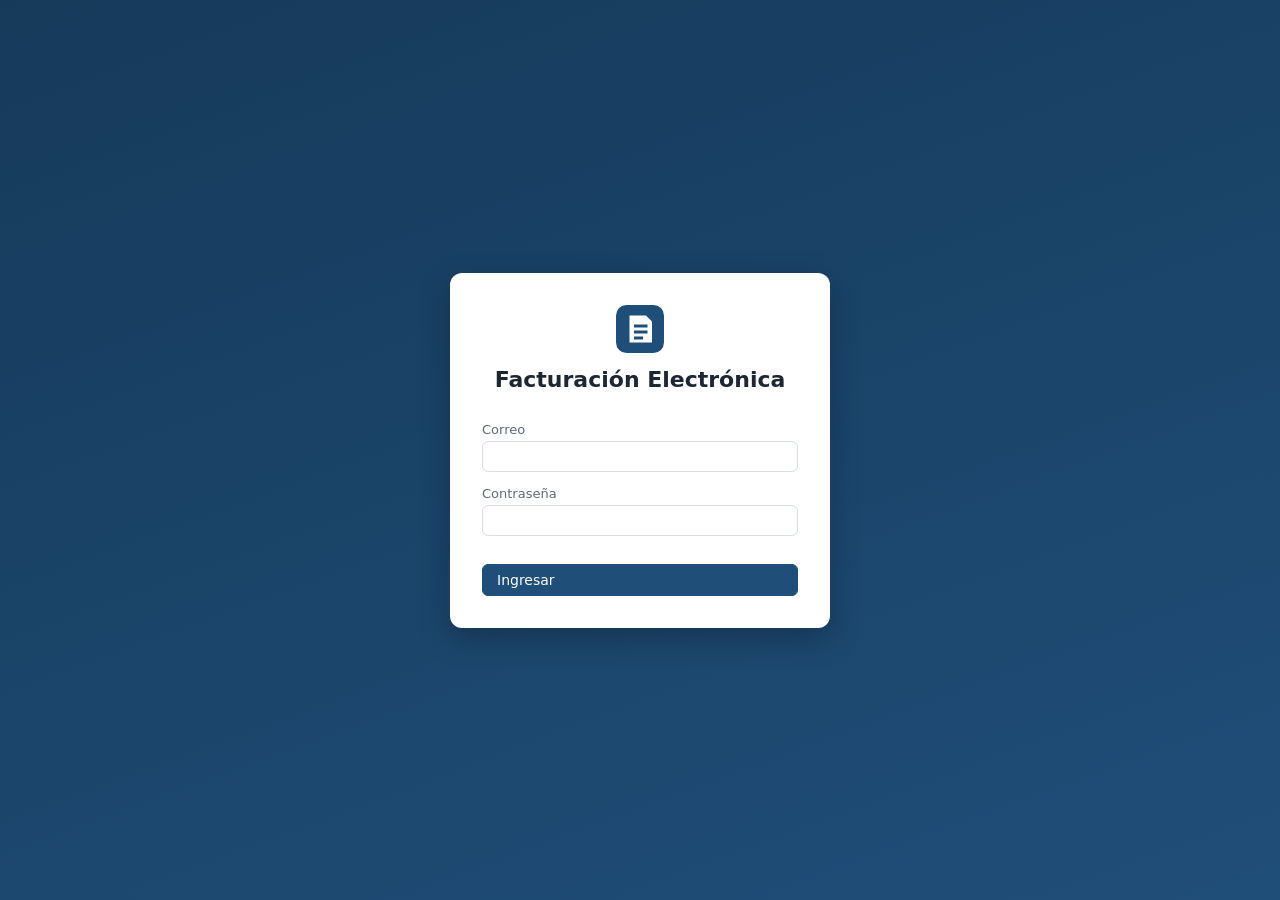
==== api/panel/index.html @ d545827e "se genero cambios en todos los aspectos nadamas falta las certificaciones para hacer las ultimas pru" ====
<!doctype html>
<html lang="es">
<head>
  <meta charset="utf-8">
  <meta name="viewport" content="width=device-width, initial-scale=1">
  <title>Facturación Electrónica</title>
  <link rel="icon" href="img/icono.svg" type="image/svg+xml">
  <link rel="stylesheet" href="css/app.css">
  <script type="module" src="js/app.js"></script>
</head>
<body>
  <div id="app"><p class="cargando">Cargando…</p></div>
  <div id="toasts" aria-live="polite"></div>
</body>
</html>
---- api/panel/css/app.css ----
:root {
  --azul: #1f4e79;
  --azul-oscuro: #163a5a;
  --azul-claro: #e8f0f8;
  --fondo: #f4f6f9;
  --borde: #d9dee5;
  --texto: #1d2733;
  --suave: #5f6b7a;
  --verde: #1e7d45;
  --verde-claro: #e3f4ea;
  --rojo: #b42318;
  --rojo-claro: #fdecea;
  --ambar: #9a6700;
  --ambar-claro: #fff4d6;
  --gris-claro: #eef0f3;
  --radio: 8px;
  --sombra: 0 1px 3px rgba(16, 24, 40, .08);
  font-family: system-ui, -apple-system, "Segoe UI", Roboto, "Helvetica Neue", Arial, sans-serif;
  font-size: 14px;
  color: var(--texto);
}

* { box-sizing: border-box; }
body { margin: 0; background: var(--fondo); }
h1 { font-size: 22px; margin: 0 0 16px; }
h2 { font-size: 17px; margin: 0 0 12px; }
h3 { font-size: 15px; margin: 16px 0 8px; }
a { color: var(--azul); }
.cargando { padding: 40px; text-align: center; color: var(--suave); }
.suave { color: var(--suave); }
.mono { font-family: ui-monospace, "Cascadia Mono", Consolas, monospace; font-size: 12px; word-break: break-all; }
.derecha { text-align: right; }
.oculto { display: none !important; }

/* ---------- Layout ---------- */
.layout { display: grid; grid-template-columns: 230px 1fr; min-height: 100vh; }
.lateral { background: var(--azul-oscuro); color: #fff; display: flex; flex-direction: column; }
.marca { display: flex; align-items: center; gap: 10px; padding: 18px 16px; font-weight: 700; font-size: 15px; }
.marca img { width: 28px; height: 28px; }
.lateral nav { display: flex; flex-direction: column; padding: 8px; gap: 2px; }
.lateral nav a { color: #d6e2ee; text-decoration: none; padding: 9px 12px; border-radius: 6px; }
.lateral nav a:hover { background: rgba(255, 255, 255, .08); color: #fff; }
.lateral nav a.activo { background: rgba(255, 255, 255, .16); color: #fff; font-weight: 600; }
.lateral .seccion { font-size: 11px; text-transform: uppercase; letter-spacing: .06em; color: #8fa9c2; padding: 14px 12px 4px; }
.principal { display: flex; flex-direction: column; min-width: 0; }
.barra { display: flex; align-items: center; gap: 12px; padding: 10px 24px; background: #fff; border-bottom: 1px solid var(--borde); flex-wrap: wrap; }
.barra .empresa { display: flex; align-items: center; gap: 8px; }
.barra .empresa select { min-width: 280px; }
.barra .espacio { flex: 1; }
.contenido { padding: 24px; max-width: 1280px; width: 100%; }

@media (max-width: 860px) {
  .layout { grid-template-columns: 1fr; }
  .lateral nav { flex-direction: row; flex-wrap: wrap; }
  .lateral .seccion { display: none; }
  .barra .empresa select { min-width: 0; width: 100%; }
  .contenido { padding: 16px; }
}

/* ---------- Componentes ---------- */
.tarjeta { background: #fff; border: 1px solid var(--borde); border-radius: var(--radio); padding: 18px; box-shadow: var(--sombra); margin-bottom: 18px; }
.kpis { display: grid; grid-template-columns: repeat(auto-fit, minmax(190px, 1fr)); gap: 14px; margin-bottom: 18px; }
.kpi { background: #fff; border: 1px solid var(--borde); border-radius: var(--radio); padding: 14px 16px; box-shadow: var(--sombra); }
.kpi .etiqueta { color: var(--suave); font-size: 12px; }
.kpi .valor { font-size: 22px; font-weight: 700; margin-top: 4px; }
.kpi.alerta .valor { color: var(--rojo); }

.encabezado { display: flex; align-items: center; justify-content: space-between; gap: 12px; flex-wrap: wrap; margin-bottom: 16px; }
.encabezado h1 { margin: 0; }
.acciones { display: flex; gap: 8px; flex-wrap: wrap; align-items: center; }

button, .boton {
  font: inherit; border: 1px solid var(--borde); background: #fff; color: var(--texto);
  padding: 7px 14px; border-radius: 6px; cursor: pointer; text-decoration: none; display: inline-flex; align-items: center; gap: 6px;
}
button:hover { background: var(--gris-claro); }
button.primario { background: var(--azul); border-color: var(--azul); color: #fff; }
button.primario:hover { background: var(--azul-oscuro); }
button.peligro { color: var(--rojo); border-color: #f1b8b3; }
button.peligro:hover { background: var(--rojo-claro); }
button.chico { padding: 4px 10px; font-size: 13px; }
button:disabled { opacity: .55; cursor: not-allowed; }

input, select, textarea {
  font: inherit; border: 1px solid var(--borde); border-radius: 6px; padding: 7px 9px; background: #fff; color: var(--texto); width: 100%;
}
input:focus, select:focus, textarea:focus, button:focus-visible { outline: 2px solid #8cb4dc; outline-offset: 1px; }
input[type=checkbox] { width: auto; }
label { display: flex; flex-direction: column; gap: 4px; font-size: 13px; color: var(--suave); }
label.check { flex-direction: row; align-items: center; gap: 6px; color: var(--texto); }
.campos { display: grid; grid-template-columns: repeat(auto-fit, minmax(180px, 1fr)); gap: 12px; }
.campos.dos { grid-template-columns: repeat(auto-fit, minmax(260px, 1fr)); }
.fila { display: flex; gap: 8px; align-items: flex-end; }
.fila > * { flex: 1; }
.fila > button { flex: 0 0 auto; }

table { width: 100%; border-collapse: collapse; }
th, td { text-align: left; padding: 8px 10px; border-bottom: 1px solid var(--gris-claro); vertical-align: top; }
th { font-size: 12px; color: var(--suave); font-weight: 600; background: #fafbfc; }
tr.clic { cursor: pointer; }
tr.clic:hover td { background: var(--azul-claro); }
.tabla { overflow-x: auto; }
td.num, th.num { text-align: right; white-space: nowrap; }

.lineas td { padding: 4px; }
.lineas input, .lineas select { padding: 5px 6px; }
.lineas .extra { background: #fafbfc; }

.badge { display: inline-block; padding: 2px 8px; border-radius: 999px; font-size: 12px; font-weight: 600; white-space: nowrap; }
.badge.ACEPTADO { background: var(--verde-claro); color: var(--verde); }
.badge.RECHAZADO { background: var(--rojo-claro); color: var(--rojo); }
.badge.ERROR_COMUNICACION, .badge.CONTINGENCIA { background: var(--ambar-claro); color: var(--ambar); }
.badge.PENDIENTE, .badge.ENVIADO, .badge.SIN_RESPONDER { background: var(--gris-claro); color: var(--suave); }
.badge.stag { background: var(--ambar-claro); color: var(--ambar); }
.badge.prod { background: var(--verde-claro); color: var(--verde); }

.aviso { padding: 10px 14px; border-radius: 6px; margin-bottom: 14px; border: 1px solid; }
.aviso.error { background: var(--rojo-claro); border-color: #f1b8b3; color: var(--rojo); white-space: pre-line; }
.aviso.info { background: var(--azul-claro); border-color: #b9d0e6; color: var(--azul-oscuro); }
.aviso.alerta { background: var(--ambar-claro); border-color: #f0d58c; color: var(--ambar); }
.aviso.ok { background: var(--verde-claro); border-color: #a9dcbc; color: var(--verde); }

.pestanas { display: flex; gap: 4px; border-bottom: 1px solid var(--borde); margin-bottom: 16px; }
.pestanas button { border: none; border-bottom: 2px solid transparent; border-radius: 0; background: none; padding: 8px 14px; }
.pestanas button.activo { border-bottom-color: var(--azul); color: var(--azul); font-weight: 600; }

dl.datos { display: grid; grid-template-columns: max-content 1fr; gap: 6px 16px; margin: 0; }
dl.datos dt { color: var(--suave); }
dl.datos dd { margin: 0; }

.totales { margin-left: auto; min-width: 280px; }
.totales td { padding: 4px 10px; }
.totales tr.total td { font-weight: 700; font-size: 16px; border-top: 2px solid var(--texto); }

/* ---------- Login ---------- */
.login { min-height: 100vh; display: grid; place-items: center; padding: 16px; background: linear-gradient(160deg, var(--azul-oscuro), var(--azul)); }
.login form { background: #fff; padding: 32px; border-radius: 12px; width: 100%; max-width: 380px; display: flex; flex-direction: column; gap: 14px; box-shadow: 0 10px 30px rgba(0, 0, 0, .25); }
.login h1 { text-align: center; }
.login .marca-login { display: flex; justify-content: center; }
.login .marca-login img { width: 48px; height: 48px; }

/* ---------- Modal y avisos ---------- */
.fondo-modal { position: fixed; inset: 0; background: rgba(16, 24, 40, .45); display: grid; place-items: center; z-index: 50; padding: 16px; }
.modal { background: #fff; border-radius: 10px; width: 100%; max-width: 620px; max-height: 90vh; overflow: auto; box-shadow: 0 20px 40px rgba(0, 0, 0, .25); }
.modal.ancho { max-width: 900px; }
.modal header { display: flex; justify-content: space-between; align-items: center; padding: 16px 20px; border-bottom: 1px solid var(--borde); }
.modal header h2 { margin: 0; }
.modal .cuerpo { padding: 20px; display: flex; flex-direction: column; gap: 14px; }
.modal footer { padding: 14px 20px; border-top: 1px solid var(--borde); display: flex; justify-content: flex-end; gap: 8px; }

#toasts { position: fixed; bottom: 18px; right: 18px; display: flex; flex-direction: column; gap: 8px; z-index: 60; }
.toast { background: var(--texto); color: #fff; padding: 10px 16px; border-radius: 6px; box-shadow: var(--sombra); max-width: 420px; white-space: pre-line; }
.toast.error { background: var(--rojo); }
.toast.ok { background: var(--verde); }

.subir { border: 2px dashed var(--borde); border-radius: var(--radio); padding: 18px; text-align: center; background: #fafbfc; }
.secreto { background: var(--ambar-claro); border: 1px solid #f0d58c; padding: 10px; border-radius: 6px; }
.enlace-kpi { text-decoration: none; color: inherit; }

/* Ajustes de ancho */
.acciones select { width: auto; }
.campos .doble { grid-column: span 2; }
@media (max-width: 600px) { .campos .doble { grid-column: auto; } }
.lineas input[maxlength="13"] { min-width: 125px; }
.lineas input[maxlength="200"] { min-width: 220px; }
.lineas input[type=number] { min-width: 90px; }
.lineas select { min-width: 70px; }
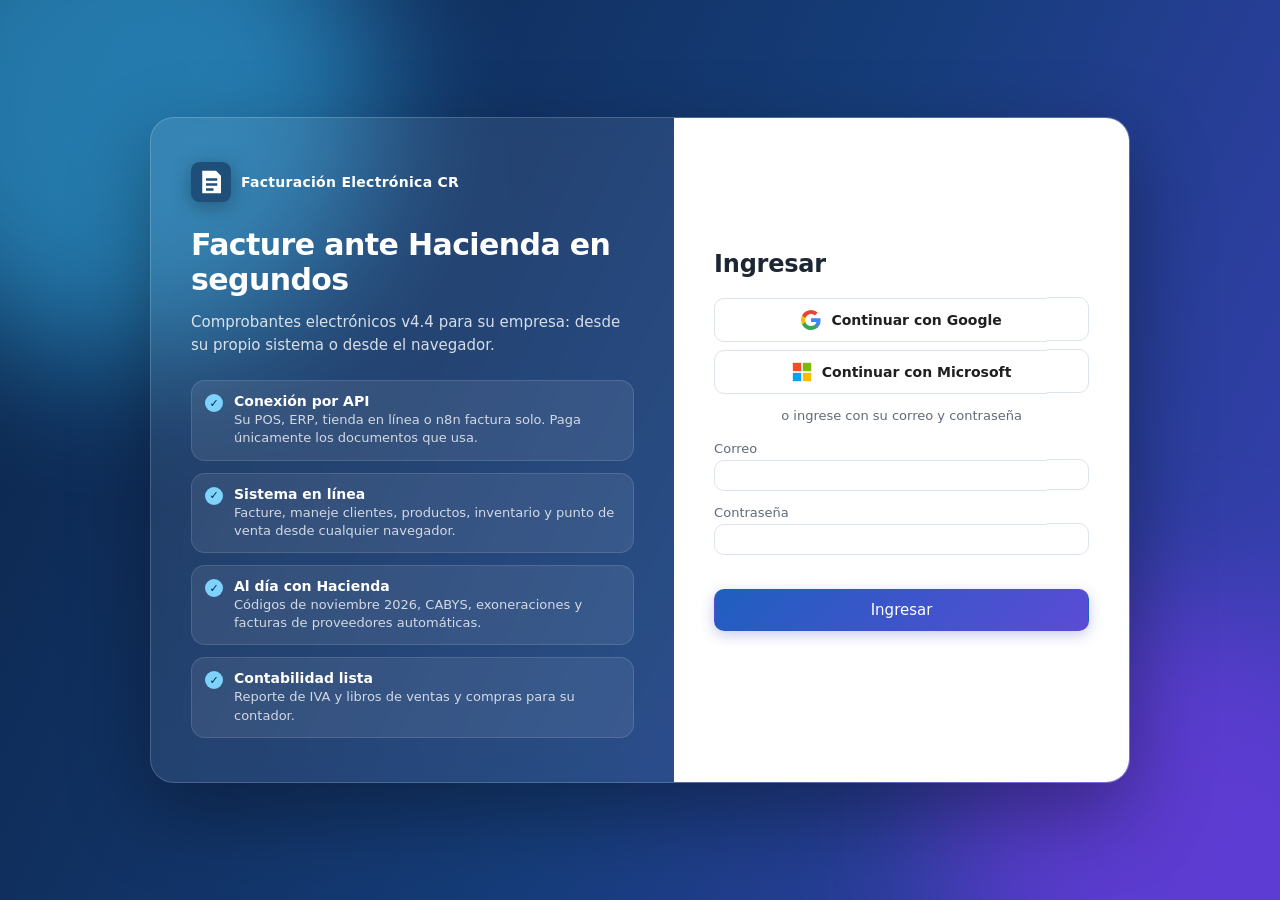
==== commit c9522036: "Se le realizaron muchos cambios hasta documento master y tambien en el login y mejoras de todo el se" ====
--- a/api/panel/index.html
+++ b/api/panel/index.html
@@ -5,6 +5,9 @@
   <meta name="viewport" content="width=device-width, initial-scale=1">
   <title>Facturación Electrónica</title>
   <link rel="icon" href="img/icono.svg" type="image/svg+xml">
+  <link rel="manifest" href="manifest.json">
+  <meta name="theme-color" content="#1f4e79">
+  <meta name="mobile-web-app-capable" content="yes">
   <link rel="stylesheet" href="css/app.css">
   <script type="module" src="js/app.js"></script>
 </head>
--- a/api/panel/css/app.css
+++ b/api/panel/css/app.css
@@ -1,9 +1,11 @@
 :root {
-  --azul: #1f4e79;
-  --azul-oscuro: #163a5a;
-  --azul-claro: #e8f0f8;
-  --fondo: #f4f6f9;
-  --borde: #d9dee5;
+  --azul: #1f5fbf;
+  --azul-oscuro: #0f2f5c;
+  --azul-claro: #eaf1fd;
+  --violeta: #5b4bd6;          /* acento de los degradados */
+  --cielo: #38bdf8;
+  --fondo: #f3f6fb;
+  --borde: #dde3ec;
   --texto: #1d2733;
   --suave: #5f6b7a;
   --verde: #1e7d45;
@@ -13,8 +15,12 @@
   --ambar: #9a6700;
   --ambar-claro: #fff4d6;
   --gris-claro: #eef0f3;
-  --radio: 8px;
-  --sombra: 0 1px 3px rgba(16, 24, 40, .08);
+  --radio: 12px;
+  --sombra: 0 1px 2px rgba(16, 24, 40, .05), 0 4px 14px rgba(16, 24, 40, .06);
+  --sombra-alta: 0 2px 4px rgba(16, 24, 40, .06), 0 14px 34px rgba(16, 24, 40, .12);
+  --degradado: linear-gradient(135deg, var(--azul) 0%, var(--violeta) 100%);
+  --degradado-barra: linear-gradient(115deg, #0b2447 0%, #163d7a 55%, #3b3fb8 100%);
+  --transicion: .22s cubic-bezier(.2, .7, .2, 1);
   font-family: system-ui, -apple-system, "Segoe UI", Roboto, "Helvetica Neue", Arial, sans-serif;
   font-size: 14px;
   color: var(--texto);
@@ -32,28 +38,80 @@
 .derecha { text-align: right; }
 .oculto { display: none !important; }
 
-/* ---------- Layout ---------- */
-.layout { display: grid; grid-template-columns: 230px 1fr; min-height: 100vh; }
-.lateral { background: var(--azul-oscuro); color: #fff; display: flex; flex-direction: column; }
-.marca { display: flex; align-items: center; gap: 10px; padding: 18px 16px; font-weight: 700; font-size: 15px; }
+/* ---------- Layout: cabecera con menú superior desplegable ---------- */
+.layout { min-height: 100vh; display: flex; flex-direction: column; }
+.cabecera { position: sticky; top: 0; z-index: 40; background: #fff; box-shadow: 0 1px 0 var(--borde), 0 2px 6px rgba(16, 24, 40, .05); }
+.barra { display: flex; align-items: center; gap: 12px; padding: 8px 24px; background: var(--azul-oscuro); color: #fff; flex-wrap: wrap; }
+.marca { display: flex; align-items: center; gap: 10px; font-weight: 700; font-size: 15px; color: #fff; text-decoration: none; margin-right: 8px; }
 .marca img { width: 28px; height: 28px; }
-.lateral nav { display: flex; flex-direction: column; padding: 8px; gap: 2px; }
-.lateral nav a { color: #d6e2ee; text-decoration: none; padding: 9px 12px; border-radius: 6px; }
-.lateral nav a:hover { background: rgba(255, 255, 255, .08); color: #fff; }
-.lateral nav a.activo { background: rgba(255, 255, 255, .16); color: #fff; font-weight: 600; }
-.lateral .seccion { font-size: 11px; text-transform: uppercase; letter-spacing: .06em; color: #8fa9c2; padding: 14px 12px 4px; }
-.principal { display: flex; flex-direction: column; min-width: 0; }
-.barra { display: flex; align-items: center; gap: 12px; padding: 10px 24px; background: #fff; border-bottom: 1px solid var(--borde); flex-wrap: wrap; }
 .barra .empresa { display: flex; align-items: center; gap: 8px; }
-.barra .empresa select { min-width: 280px; }
+.barra .empresa select { min-width: 280px; padding: 5px 8px; }
 .barra .espacio { flex: 1; }
-.contenido { padding: 24px; max-width: 1280px; width: 100%; }
+.barra .salir { background: transparent; color: #fff; border-color: rgba(255, 255, 255, .35); padding: 5px 12px; }
+.barra .salir:hover { background: rgba(255, 255, 255, .12); }
+.contenido { padding: 24px; max-width: 1280px; width: 100%; margin: 0 auto; }
+
+.icono { width: 18px; height: 18px; fill: none; stroke: currentColor; stroke-width: 1.8; stroke-linecap: round; stroke-linejoin: round; flex: 0 0 auto; }
+.icono.flecha { width: 14px; height: 14px; opacity: .6; transition: transform .15s; }
+
+.menu { display: flex; align-items: stretch; flex-wrap: wrap; padding: 0 16px; }
+.menu-inicio { display: flex; align-items: center; padding: 0 14px; color: var(--texto); border-bottom: 3px solid transparent; }
+.menu-inicio .icono { width: 20px; height: 20px; }
+.menu-inicio:hover, .menu-inicio.activo { color: var(--azul); border-bottom-color: var(--azul); }
+.menu-grupo { position: relative; display: flex; }
+.menu > .menu-grupo + .menu-grupo::before, .menu > .menu-inicio + .menu-grupo::before {
+  content: ""; align-self: center; width: 1px; height: 18px; background: var(--borde);
+}
+.menu-boton {
+  border: none; border-radius: 0; background: none; border-bottom: 3px solid transparent; padding: 13px 14px 10px;
+  font-weight: 600; font-size: 14px; color: var(--texto); gap: 7px;
+}
+.menu-boton:hover { background: var(--gris-claro); }
+.menu-grupo.activo > .menu-boton { color: var(--azul); border-bottom-color: var(--azul); }
+.menu-grupo.abierto > .menu-boton .flecha { transform: rotate(180deg); }
+.desplegable {
+  display: none; position: absolute; top: 100%; left: 0; min-width: 300px; background: #fff; border: 1px solid var(--borde);
+  border-radius: 0 0 var(--radio) var(--radio); box-shadow: 0 10px 24px rgba(16, 24, 40, .14); padding: 6px 0; z-index: 45;
+}
+.desplegable a { display: flex; flex-direction: column; gap: 1px; padding: 7px 18px; color: var(--texto); text-decoration: none; white-space: nowrap; }
+.desplegable .opcion { font-weight: 600; }
+.desplegable .ayuda { font-size: 12px; color: var(--suave); white-space: normal; }
+.seccion-menu { padding: 10px 18px 4px; font-size: 11px; font-weight: 700; letter-spacing: .06em; text-transform: uppercase; color: var(--suave); }
+.seccion-menu:not(:first-child) { border-top: 1px solid var(--gris-claro); margin-top: 4px; }
+.menu .nueva-factura { align-self: center; margin-left: auto; font-weight: 700; padding: 7px 16px; }
+.menu .nueva-factura .icono { width: 16px; height: 16px; }
+.desplegable a:hover, .desplegable a:focus-visible { background: var(--azul-claro); color: var(--azul-oscuro); outline: none; }
+.desplegable a.activo { background: var(--azul-claro); box-shadow: inset 3px 0 0 var(--azul); }
+.menu-grupo.abierto > .desplegable { display: block; }
+@media (hover: hover) and (min-width: 861px) {
+  .menu .menu-grupo:hover > .desplegable { display: block; }
+}
+
+/* Menú del usuario dentro de la barra oscura */
+.menu-usuario .menu-boton { color: #fff; text-transform: none; font-size: 13px; letter-spacing: 0; padding: 6px 10px; border-bottom: none; border-radius: 6px; }
+.menu-usuario .menu-boton:hover { background: rgba(255, 255, 255, .12); }
+.menu-grupo.menu-usuario.activo > .menu-boton { color: #fff; }
+.menu-usuario .desplegable { left: auto; right: 0; top: calc(100% + 6px); border-radius: var(--radio); min-width: 220px; }
+.menu-movil { display: none; background: transparent; border-color: rgba(255, 255, 255, .35); color: #fff; padding: 5px 8px; }
+.menu-movil:hover { background: rgba(255, 255, 255, .12); }
 
 @media (max-width: 860px) {
-  .layout { grid-template-columns: 1fr; }
-  .lateral nav { flex-direction: row; flex-wrap: wrap; }
-  .lateral .seccion { display: none; }
-  .barra .empresa select { min-width: 0; width: 100%; }
+  .barra { padding: 8px 16px; }
+  .barra .empresa { order: 10; width: 100%; }
+  .barra .empresa select { min-width: 0; flex: 1; }
+  .menu-usuario .menu-boton span { display: none; }
+  .menu-movil { display: inline-flex; }
+  .menu { display: none; flex-direction: column; flex-wrap: nowrap; padding: 0 0 8px; max-height: calc(100vh - 110px); overflow-y: auto; }
+  .menu.visible { display: flex; }
+  .menu > .menu-grupo::before { display: none; }
+  .menu-inicio { padding: 12px 16px; border-bottom: 1px solid var(--gris-claro); }
+  .menu .menu-grupo { flex-direction: column; }
+  .menu .menu-boton { width: 100%; justify-content: flex-start; border-bottom: 1px solid var(--gris-claro); padding: 12px 16px; }
+  .menu .menu-boton .flecha { margin-left: auto; }
+  .menu .desplegable { position: static; box-shadow: none; border: none; border-radius: 0; padding: 0; background: #fafbfc; }
+  .menu .desplegable a { padding-left: 42px; }
+  .menu .seccion-menu { padding-left: 42px; }
+  .menu .nueva-factura { margin: 10px 16px 0; justify-content: center; }
   .contenido { padding: 16px; }
 }
 
@@ -74,8 +132,10 @@
   padding: 7px 14px; border-radius: 6px; cursor: pointer; text-decoration: none; display: inline-flex; align-items: center; gap: 6px;
 }
 button:hover { background: var(--gris-claro); }
-button.primario { background: var(--azul); border-color: var(--azul); color: #fff; }
-button.primario:hover { background: var(--azul-oscuro); }
+button.primario, .boton.primario { background: var(--azul); border-color: var(--azul); color: #fff; }
+button.primario:hover, .boton.primario:hover { background: var(--azul-oscuro); }
+.boton:hover { background: var(--gris-claro); }
+button.grande { width: 100%; justify-content: center; padding: 12px 16px; font-size: 16px; font-weight: 700; margin-top: 12px; }
 button.peligro { color: var(--rojo); border-color: #f1b8b3; }
 button.peligro:hover { background: var(--rojo-claro); }
 button.chico { padding: 4px 10px; font-size: 13px; }
@@ -85,7 +145,7 @@
   font: inherit; border: 1px solid var(--borde); border-radius: 6px; padding: 7px 9px; background: #fff; color: var(--texto); width: 100%;
 }
 input:focus, select:focus, textarea:focus, button:focus-visible { outline: 2px solid #8cb4dc; outline-offset: 1px; }
-input[type=checkbox] { width: auto; }
+input[type=checkbox], input[type=radio] { width: auto; }
 label { display: flex; flex-direction: column; gap: 4px; font-size: 13px; color: var(--suave); }
 label.check { flex-direction: row; align-items: center; gap: 6px; color: var(--texto); }
 .campos { display: grid; grid-template-columns: repeat(auto-fit, minmax(180px, 1fr)); gap: 12px; }
@@ -152,6 +212,7 @@
 .toast { background: var(--texto); color: #fff; padding: 10px 16px; border-radius: 6px; box-shadow: var(--sombra); max-width: 420px; white-space: pre-line; }
 .toast.error { background: var(--rojo); }
 .toast.ok { background: var(--verde); }
+.toast.alerta { background: var(--ambar); }
 
 .subir { border: 2px dashed var(--borde); border-radius: var(--radio); padding: 18px; text-align: center; background: #fafbfc; }
 .secreto { background: var(--ambar-claro); border: 1px solid #f0d58c; padding: 10px; border-radius: 6px; }
@@ -165,3 +226,366 @@
 .lineas input[maxlength="200"] { min-width: 220px; }
 .lineas input[type=number] { min-width: 90px; }
 .lineas select { min-width: 70px; }
+.bloque { white-space: pre-wrap; background: #fff; border: 1px solid var(--borde); border-radius: 6px; padding: 10px; margin: 8px 0; max-height: 360px; overflow: auto; }
+.qr { display: block; background: #fff; padding: 8px; border: 1px solid var(--borde); border-radius: 8px; margin: 8px 0; }
+[hidden] { display: none !important; }
+.logo-empresa { display: block; max-width: 220px; max-height: 90px; margin: 6px 0 12px; background: #fff; border: 1px solid var(--borde); border-radius: 6px; padding: 6px; }
+.negativo { color: var(--rojo); }
+
+/* Factura rápida */
+.venta-rapida { display: grid; grid-template-columns: 1fr 340px; gap: 18px; align-items: start; }
+.venta-rapida aside { position: sticky; top: 110px; }
+.venta-rapida td.cant input { width: 90px; }
+.venta-rapida .totales { width: 100%; min-width: 0; margin-top: 8px; }
+.categorias { margin-top: 8px; }
+.categorias:empty { display: none; }
+.sugerencias { display: flex; flex-direction: column; margin-top: 6px; }
+.sugerencias .sugerencia { justify-content: space-between; border-radius: 0; border-width: 0 0 1px; padding: 10px 8px; text-align: left; }
+.sugerencias .sugerencia:hover { background: var(--azul-claro); }
+@media (max-width: 960px) {
+  .venta-rapida { grid-template-columns: 1fr; }
+  .venta-rapida aside { position: static; }
+}
+
+/* Impresión (cierre de caja y reportes) */
+@media print {
+  .cabecera, .no-imprimir, #toasts { display: none !important; }
+  body { background: #fff; }
+  .contenido { padding: 0; max-width: none; }
+  .tarjeta, .kpi { box-shadow: none; break-inside: avoid; }
+}
+
+/* Secciones plegables (datos opcionales) */
+details { margin: 4px 0 14px; }
+details > summary { cursor: pointer; color: var(--suave); font-weight: 600; margin-bottom: 10px; }
+
+/* ---------- Formulario de facturar: pasos claros y opciones plegadas ---------- */
+.ayuda-tipo { margin: 4px 0 0; }
+.ayuda-seccion { margin: -6px 0 12px; }
+.tarjeta.destacada { border-left: 4px solid var(--azul); }
+details.opcional { margin: 14px 0 0; }
+details.opcional > summary { color: var(--azul); }
+details.tarjeta.opcional { margin: 0 0 18px; }
+details.tarjeta.opcional > summary { margin-bottom: 0; }
+details.tarjeta.opcional[open] > summary { margin-bottom: 12px; }
+.lineas select.tarifa { min-width: 160px; }
+.lineas td:nth-child(4) select { min-width: 84px; }
+.lineas td.total-linea { padding-top: 10px; font-weight: 600; }
+.acciones-linea { display: flex; gap: 4px; }
+.barra-emitir {
+  position: sticky; bottom: 0; z-index: 30; display: flex; align-items: center; justify-content: space-between; gap: 12px; flex-wrap: wrap;
+  margin-top: 4px; padding: 12px 18px; background: #fff; border: 1px solid var(--borde); border-radius: var(--radio) var(--radio) 0 0;
+  box-shadow: 0 -4px 12px rgba(16, 24, 40, .08);
+}
+.total-barra { display: flex; align-items: baseline; gap: 10px; }
+.total-barra strong { font-size: 22px; }
+.barra-emitir button.primario { font-weight: 700; padding: 9px 18px; }
+@media (max-width: 860px) {
+  .barra-emitir { margin: 0 -16px; padding: 10px 16px; border-radius: 0; }
+  .barra-emitir .acciones { width: 100%; }
+  .barra-emitir .acciones button.primario { flex: 1 1 100%; justify-content: center; order: -1; }
+}
+
+/* ---------- Inicio: accesos rápidos ---------- */
+.accesos { display: grid; grid-template-columns: repeat(auto-fit, minmax(180px, 1fr)); gap: 12px; margin-bottom: 18px; }
+.acceso {
+  display: flex; flex-direction: column; gap: 2px; padding: 14px 16px; background: #fff; border: 1px solid var(--borde);
+  border-radius: var(--radio); box-shadow: var(--sombra); color: var(--texto); text-decoration: none; transition: border-color .15s, box-shadow .15s;
+}
+.acceso strong { font-size: 15px; color: var(--azul-oscuro); }
+.acceso span { font-size: 12.5px; color: var(--suave); }
+.acceso:hover, .acceso:focus-visible { border-color: var(--azul); box-shadow: 0 4px 12px rgba(31, 78, 121, .15); outline: none; }
+.acceso.principal { background: var(--azul); border-color: var(--azul); }
+.acceso.principal strong, .acceso.principal span { color: #fff; }
+.acceso.principal:hover { background: var(--azul-oscuro); }
+@media (max-width: 600px) {
+  .accesos, .kpis { grid-template-columns: 1fr 1fr; gap: 10px; }
+  .kpi .valor { font-size: 18px; }
+}
+
+/* ---------- Administración ---------- */
+.pestanas a { padding: 8px 14px; border-bottom: 2px solid transparent; color: var(--texto); text-decoration: none; white-space: nowrap; }
+.pestanas a:hover { color: var(--azul); }
+.pestanas a.activo { border-bottom-color: var(--azul); color: var(--azul); font-weight: 600; }
+.pestanas { overflow-x: auto; }
+.alertas { display: flex; flex-direction: column; gap: 8px; }
+.alerta-empresa { display: grid; gap: 4px; padding: 10px 14px; border-radius: var(--radio); border: 1px solid var(--borde); border-left-width: 4px; background: #fff; }
+.alerta-empresa.error { border-left-color: var(--rojo); background: var(--rojo-claro); }
+.alerta-empresa.alerta { border-left-color: var(--ambar); background: var(--ambar-claro); }
+.alerta-empresa.info { border-left-color: var(--azul); }
+.alerta-empresa a { justify-self: start; font-size: 13px; }
+
+/* Gráfica de ventas por mes: una serie, barras delgadas con punta redondeada */
+.grafica { width: 100%; height: auto; display: block; }
+.grafica .eje { stroke: var(--borde); stroke-width: 1; }
+.grafica .marca { fill: var(--azul); }
+.grafica .zona { fill: transparent; }
+.grafica .barra-mes { cursor: default; outline: none; }
+.grafica .barra-mes:hover .marca, .grafica .barra-mes:focus .marca { fill: var(--azul-oscuro); }
+.grafica .barra-mes:hover .zona, .grafica .barra-mes:focus .zona { fill: var(--azul-claro); }
+.grafica .etiqueta-eje { fill: var(--suave); font-size: 12px; }
+.grafica .etiqueta-valor { fill: var(--texto); font-size: 12px; font-weight: 600; }
+
+/* Motivo de anulación (01 normal / 13 error material) */
+.opcion-motivo { align-items: flex-start; margin-bottom: 10px; }
+.opcion-motivo input { margin-top: 3px; }
+
+/* Nueva empresa: elegir "Solo API" o "API + sistema web" */
+.etiqueta-seccion { font-weight: 600; margin: 0 0 8px; }
+.campos + .etiqueta-seccion { margin-top: 18px; }
+
+/* Calculadora de venta: cantidad × precio y total a pagar */
+.total-venta { display: flex; justify-content: space-between; align-items: center; gap: 12px; flex-wrap: wrap;
+  padding: 10px 14px; margin: 8px 0 14px; border-radius: 10px; background: var(--azul-claro); }
+.total-venta strong { font-size: 1.05rem; }
+.total-general { background: var(--degradado); color: #fff; padding: 14px 16px; box-shadow: var(--sombra); }
+.total-general strong { font-size: 1.3rem; }
+.venta-inicial { margin-top: 18px; padding-top: 14px; border-top: 1px solid var(--borde); }
+.venta-inicial h3 { margin: 14px 0 6px; font-size: 1rem; }
+.modalidades { display: grid; grid-template-columns: repeat(auto-fit, minmax(240px, 1fr)); gap: 12px; margin-bottom: 18px; }
+.opcion-modalidad { position: relative; display: flex; flex-direction: column; gap: 4px; padding: 14px 16px 14px 42px;
+  border: 2px solid var(--borde, #d9dee8); border-radius: var(--radio, 12px); cursor: pointer; background: #fff;
+  transition: border-color .2s ease, box-shadow .2s ease, transform .2s ease; }
+.opcion-modalidad:hover { transform: translateY(-2px); box-shadow: var(--sombra); }
+.opcion-modalidad input { position: absolute; left: 14px; top: 16px; margin: 0; width: auto; padding: 0; box-shadow: none; }
+.opcion-modalidad:has(input:checked) { border-color: var(--azul, #1f5fbf); box-shadow: 0 0 0 4px rgba(31, 95, 191, .12); }
+
+/* =====================================================================
+   Tema visual: fondos, profundidad y transiciones.
+   Va al final para refinar los estilos base sin tocar cada pantalla.
+   Las animaciones se apagan si el sistema pide reducir movimiento.
+   ===================================================================== */
+
+/* Fondo de la aplicación: degradados suaves fijos detrás del contenido */
+body {
+  background:
+    radial-gradient(1100px 520px at -8% -12%, rgba(31, 95, 191, .10), transparent 60%),
+    radial-gradient(900px 480px at 108% -6%, rgba(91, 75, 214, .09), transparent 60%),
+    radial-gradient(800px 600px at 50% 120%, rgba(56, 189, 248, .07), transparent 60%),
+    var(--fondo);
+  background-attachment: fixed;
+  -webkit-font-smoothing: antialiased;
+}
+h1 { font-size: 24px; letter-spacing: -.01em; }
+::selection { background: rgba(31, 95, 191, .18); }
+
+/* Cabecera: barra con degradado y menú translúcido */
+.cabecera { background: rgba(255, 255, 255, .86); backdrop-filter: saturate(1.4) blur(10px); }
+.barra {
+  background:
+    radial-gradient(500px 120px at 85% -40%, rgba(56, 189, 248, .35), transparent 70%),
+    var(--degradado-barra);
+}
+.marca img { filter: drop-shadow(0 2px 6px rgba(0, 0, 0, .25)); }
+.barra select { background: rgba(255, 255, 255, .95); border-color: transparent; }
+.menu-boton, .menu-inicio { transition: color var(--transicion), background var(--transicion), border-color var(--transicion); }
+.menu-boton:hover { background: var(--azul-claro); color: var(--azul); }
+.menu-inicio { position: relative; }
+.menu-grupo.activo > .menu-boton, .menu-inicio.activo { border-bottom-color: transparent; position: relative; }
+.menu-grupo.activo > .menu-boton::after, .menu-inicio.activo::after {
+  content: ""; position: absolute; left: 10px; right: 10px; bottom: 0; height: 3px; border-radius: 3px 3px 0 0;
+  background: var(--degradado);
+}
+.icono.flecha { transition: transform var(--transicion); }
+
+/* Menús desplegables: aparecen deslizándose */
+.desplegable { border-radius: 0 0 14px 14px; border-color: rgba(221, 227, 236, .9); box-shadow: var(--sombra-alta); }
+.menu-grupo.abierto > .desplegable { animation: desplegar .18s var(--transicion) both; }
+@media (hover: hover) and (min-width: 861px) {
+  .menu .menu-grupo:hover > .desplegable { animation: desplegar .18s var(--transicion) both; }
+}
+.menu-usuario .desplegable { border-radius: 14px; }
+.desplegable a { transition: background var(--transicion), color var(--transicion), padding var(--transicion); border-radius: 8px; margin: 0 6px; }
+.desplegable a:hover, .desplegable a:focus-visible { padding-left: 22px; }
+.desplegable a.activo { box-shadow: inset 3px 0 0 var(--violeta); }
+
+/* Cada pantalla entra con un leve desplazamiento, en cascada */
+.contenido > * { animation: aparecer .38s var(--transicion) both; }
+.contenido > *:nth-child(2) { animation-delay: .04s; }
+.contenido > *:nth-child(3) { animation-delay: .08s; }
+.contenido > *:nth-child(4) { animation-delay: .12s; }
+.contenido > *:nth-child(5) { animation-delay: .16s; }
+.contenido > *:nth-child(n+6) { animation-delay: .2s; }
+
+/* Tarjetas e indicadores con profundidad */
+.tarjeta {
+  border-radius: 16px; border-color: rgba(221, 227, 236, .85); box-shadow: var(--sombra);
+  transition: box-shadow var(--transicion);
+}
+.tarjeta:hover { box-shadow: var(--sombra-alta); }
+.tarjeta.destacada { border-left: 1px solid rgba(221, 227, 236, .85); position: relative; overflow: hidden; }
+.tarjeta.destacada::before { content: ""; position: absolute; inset: 0 auto 0 0; width: 4px; background: var(--degradado); }
+.kpi {
+  position: relative; overflow: hidden; border-radius: 16px; border-color: rgba(221, 227, 236, .85);
+  transition: transform var(--transicion), box-shadow var(--transicion);
+}
+.kpi::before { content: ""; position: absolute; inset: 0 0 auto 0; height: 3px; background: var(--degradado); opacity: .85; }
+.kpi:hover { transform: translateY(-3px); box-shadow: var(--sombra-alta); }
+.kpi .valor { font-size: 26px; letter-spacing: -.02em; font-variant-numeric: tabular-nums; }
+.kpi.alerta::before { background: linear-gradient(90deg, var(--rojo), #f97316); }
+
+/* Accesos rápidos del Inicio */
+.acceso {
+  border-radius: 16px; position: relative; overflow: hidden;
+  transition: transform var(--transicion), box-shadow var(--transicion), border-color var(--transicion);
+}
+.acceso:hover, .acceso:focus-visible { transform: translateY(-3px); box-shadow: var(--sombra-alta); border-color: rgba(31, 95, 191, .45); }
+.acceso.principal { background: var(--degradado); border-color: transparent; box-shadow: 0 8px 22px rgba(59, 63, 184, .30); }
+.acceso.principal:hover { background: var(--degradado); filter: brightness(1.06); }
+.acceso.principal::after {
+  content: ""; position: absolute; right: -24px; bottom: -34px; width: 120px; height: 120px; border-radius: 50%;
+  background: rgba(255, 255, 255, .14); pointer-events: none;
+}
+
+/* Botones */
+button, .boton {
+  border-radius: 10px;
+  transition: background var(--transicion), box-shadow var(--transicion), transform .12s ease, border-color var(--transicion), color var(--transicion);
+}
+button:active:not(:disabled), .boton:active { transform: scale(.97); }
+button.primario, .boton.primario { background: var(--degradado); border-color: transparent; box-shadow: 0 4px 14px rgba(59, 63, 184, .28); }
+button.primario:hover, .boton.primario:hover { background: var(--degradado); filter: brightness(1.07); box-shadow: 0 6px 18px rgba(59, 63, 184, .36); }
+button.peligro:hover { box-shadow: 0 4px 12px rgba(180, 35, 24, .15); }
+
+/* Campos de formulario: anillo de foco suave */
+input, select, textarea { border-radius: 10px; transition: border-color var(--transicion), box-shadow var(--transicion), background var(--transicion); }
+input:hover, select:hover, textarea:hover { border-color: #c3cddb; }
+input:focus, select:focus, textarea:focus { outline: none; border-color: var(--azul); box-shadow: 0 0 0 4px rgba(31, 95, 191, .14); }
+button:focus-visible { outline: 2px solid rgba(31, 95, 191, .55); outline-offset: 2px; }
+
+/* Tablas */
+th { background: rgba(243, 246, 251, .9); font-size: 11.5px; text-transform: uppercase; letter-spacing: .04em; }
+td { transition: background var(--transicion); }
+tbody tr:hover td { background: rgba(234, 241, 253, .55); }
+
+/* Etiquetas, avisos y pestañas */
+.badge { padding: 3px 10px; box-shadow: 0 0 0 1px rgba(0, 0, 0, .04) inset; }
+.aviso { border-radius: 12px; border-left-width: 4px; animation: aparecer .3s var(--transicion) both; }
+.pestanas { gap: 6px; }
+.pestanas button, .pestanas a { border-radius: 10px 10px 0 0; transition: color var(--transicion), border-color var(--transicion), background var(--transicion); }
+.pestanas button:hover, .pestanas a:hover { background: var(--azul-claro); }
+.alerta-empresa { border-radius: 12px; transition: transform var(--transicion), box-shadow var(--transicion); }
+.alerta-empresa:hover { transform: translateX(3px); box-shadow: var(--sombra); }
+
+/* Gráfica del tablero */
+.grafica .marca { transition: fill var(--transicion); }
+.grafica .barra-mes:hover .marca, .grafica .barra-mes:focus .marca { fill: var(--violeta); }
+
+/* Diálogos: fondo desenfocado y entrada con escala */
+.fondo-modal { background: rgba(11, 36, 71, .38); backdrop-filter: blur(5px); animation: desvanecer .2s ease both; }
+.modal { border-radius: 18px; box-shadow: 0 30px 70px rgba(11, 36, 71, .30); animation: emerger .26s var(--transicion) both; }
+.modal header { background: linear-gradient(180deg, rgba(234, 241, 253, .7), rgba(255, 255, 255, 0)); }
+
+/* Notificaciones */
+.toast { border-radius: 12px; padding: 12px 18px; box-shadow: var(--sombra-alta); animation: deslizar .3s var(--transicion) both; }
+.toast.ok { background: linear-gradient(135deg, #15803d, #1e7d45); }
+.toast.error { background: linear-gradient(135deg, #b42318, #d92d20); }
+
+/* ---------- Pantalla de ingreso: presentación del servicio ---------- */
+.login { position: relative; overflow: hidden; padding: 24px; background: var(--degradado-barra); }
+.login::before, .login::after {
+  content: ""; position: absolute; border-radius: 50%; filter: blur(70px); opacity: .55; pointer-events: none;
+  animation: flotar 18s ease-in-out infinite alternate;
+}
+.login::before { width: 520px; height: 520px; left: -140px; top: -160px; background: #38bdf8; }
+.login::after { width: 460px; height: 460px; right: -120px; bottom: -160px; background: #7c3aed; animation-delay: -9s; }
+.login-panel {
+  position: relative; z-index: 1; display: grid; grid-template-columns: 1.15fr 1fr; width: 100%; max-width: 980px;
+  border-radius: 24px; overflow: hidden; box-shadow: 0 30px 80px rgba(0, 0, 0, .35);
+  background: rgba(255, 255, 255, .08); border: 1px solid rgba(255, 255, 255, .18); backdrop-filter: blur(14px);
+  animation: emerger .5s var(--transicion) both;
+}
+.login-presentacion { padding: 44px 40px; color: #fff; display: flex; flex-direction: column; gap: 14px; }
+.login-marca { display: flex; align-items: center; gap: 10px; font-weight: 700; letter-spacing: .02em; }
+.login-marca img { width: 40px; height: 40px; filter: drop-shadow(0 4px 10px rgba(0, 0, 0, .3)); }
+.login-presentacion h2 { font-size: 30px; line-height: 1.15; margin: 12px 0 0; letter-spacing: -.02em; }
+.login-lema { margin: 0; color: rgba(255, 255, 255, .82); font-size: 15px; line-height: 1.5; }
+.login-ventajas { list-style: none; margin: 10px 0 0; padding: 0; display: grid; gap: 12px; }
+.login-ventajas li {
+  display: grid; gap: 2px; padding: 12px 14px 12px 42px; position: relative; border-radius: 14px;
+  background: rgba(255, 255, 255, .08); border: 1px solid rgba(255, 255, 255, .12);
+  animation: aparecer .5s var(--transicion) both;
+}
+.login-ventajas li:nth-child(2) { animation-delay: .08s; }
+.login-ventajas li:nth-child(3) { animation-delay: .16s; }
+.login-ventajas li:nth-child(4) { animation-delay: .24s; }
+.login-ventajas li::before {
+  content: "\2713"; position: absolute; left: 13px; top: 13px; width: 18px; height: 18px; border-radius: 50%;
+  display: grid; place-items: center; font-size: 11px; font-weight: 700; color: #0b2447; background: #7dd3fc;
+}
+.login-ventajas strong { font-size: 14px; }
+.login-ventajas span { font-size: 13px; color: rgba(255, 255, 255, .78); line-height: 1.4; }
+.login-contacto { margin: auto 0 0; padding-top: 10px; font-size: 14px; color: rgba(255, 255, 255, .85); }
+.login-contacto:empty { display: none; }
+.login-contacto strong { color: #fff; }
+.login form { max-width: none; border-radius: 0; box-shadow: none; padding: 44px 40px; justify-content: center; background: #fff; }
+.login form h1 { text-align: left; margin-bottom: 0; }
+.login form > p { margin: 0 0 6px; }
+.login form button.primario { padding: 11px 16px; font-size: 15px; justify-content: center; margin-top: 6px; }
+@media (max-width: 820px) {
+  .login-panel { grid-template-columns: 1fr; }
+  .login-presentacion { padding: 28px 22px; }
+  .login-presentacion h2 { font-size: 24px; }
+  .login form { padding: 28px 22px; }
+}
+
+/* ---------- Animaciones ---------- */
+@keyframes aparecer { from { opacity: 0; transform: translateY(8px); } to { opacity: 1; transform: none; } }
+@keyframes desplegar { from { opacity: 0; transform: translateY(-6px); } to { opacity: 1; transform: none; } }
+@keyframes emerger { from { opacity: 0; transform: translateY(10px) scale(.97); } to { opacity: 1; transform: none; } }
+@keyframes desvanecer { from { opacity: 0; } to { opacity: 1; } }
+@keyframes deslizar { from { opacity: 0; transform: translateX(24px); } to { opacity: 1; transform: none; } }
+@keyframes flotar { from { transform: translate(0, 0) scale(1); } to { transform: translate(60px, 40px) scale(1.12); } }
+
+@media (prefers-reduced-motion: reduce) {
+  *, *::before, *::after { animation: none !important; transition: none !important; }
+}
+@media print {
+  body { background: #fff; }
+  .contenido > *, .aviso { animation: none; }
+}
+
+/* Imprimir tiquete + ancho del rollo */
+.grupo-tiquete { display: inline-flex; gap: 6px; align-items: center; }
+.grupo-tiquete select { width: auto; }
+
+/* Montos con botón Copiar (borrador D-104) */
+.monto-copiable { display: inline-flex; gap: 8px; align-items: center; justify-content: flex-end; }
+
+/* Primeros pasos */
+.paso-arranque h2 { display: flex; align-items: center; gap: 10px; }
+.paso-arranque.hecho { opacity: .75; }
+.numero-paso { display: inline-grid; place-items: center; width: 28px; height: 28px; border-radius: 50%;
+  background: var(--azul); color: #fff; font-size: 14px; flex: none; }
+.paso-arranque.hecho .numero-paso { background: #2e7d32; }
+
+/* Inscripción en línea */
+.registro-formulario { padding: 28px; }
+.registro-formulario form { display: grid; gap: 12px; }
+.trampa { position: absolute; left: -10000px; width: 1px; height: 1px; overflow: hidden; }
+.login-inscribirse { margin-top: 6px; }
+
+.instrucciones-pago { white-space: pre-line; }
+
+/* Contabilidad */
+.lista-chequeo { max-height: 360px; overflow-y: auto; display: grid; gap: 6px; padding: 8px 2px; }
+.nivel-1 { padding-left: 14px; } .nivel-2 { padding-left: 28px; } .nivel-3 { padding-left: 42px; } .nivel-4 { padding-left: 56px; }
+.asiento { cursor: pointer; }
+.asiento.anulado { opacity: .55; cursor: default; }
+.lineas-asiento select { min-width: 260px; }
+.lineas-asiento input[type=number] { width: 130px; }
+.total-venta.descuadre { color: #b3261e; }
+
+/* Entrar con Google / Microsoft */
+.proveedores { display: grid; gap: 8px; margin: 6px 0 4px; }
+.proveedor { width: 100%; justify-content: center; font-weight: 600; background: #fff; border: 1px solid var(--borde); }
+.proveedores .separador { text-align: center; color: var(--suave); font-size: 13px; margin: 6px 0 0; }
+
+/* Mis servicios */
+.tarjetas-servicio { display: grid; grid-template-columns: repeat(auto-fit, minmax(260px, 1fr)); gap: 14px; margin-bottom: 18px; }
+.tarjetas-servicio .tarjeta { margin: 0; display: grid; gap: 8px; align-content: start; }
+
+.proveedor { display: inline-flex; align-items: center; gap: 10px; color: #1f1f1f; min-height: 44px; }
+.proveedor:hover { background: #f6f8fc; }
+.logo-proveedor { width: 20px; height: 20px; flex: none; }
+.login-inscribirse { display: grid; gap: 8px; justify-items: start; }
